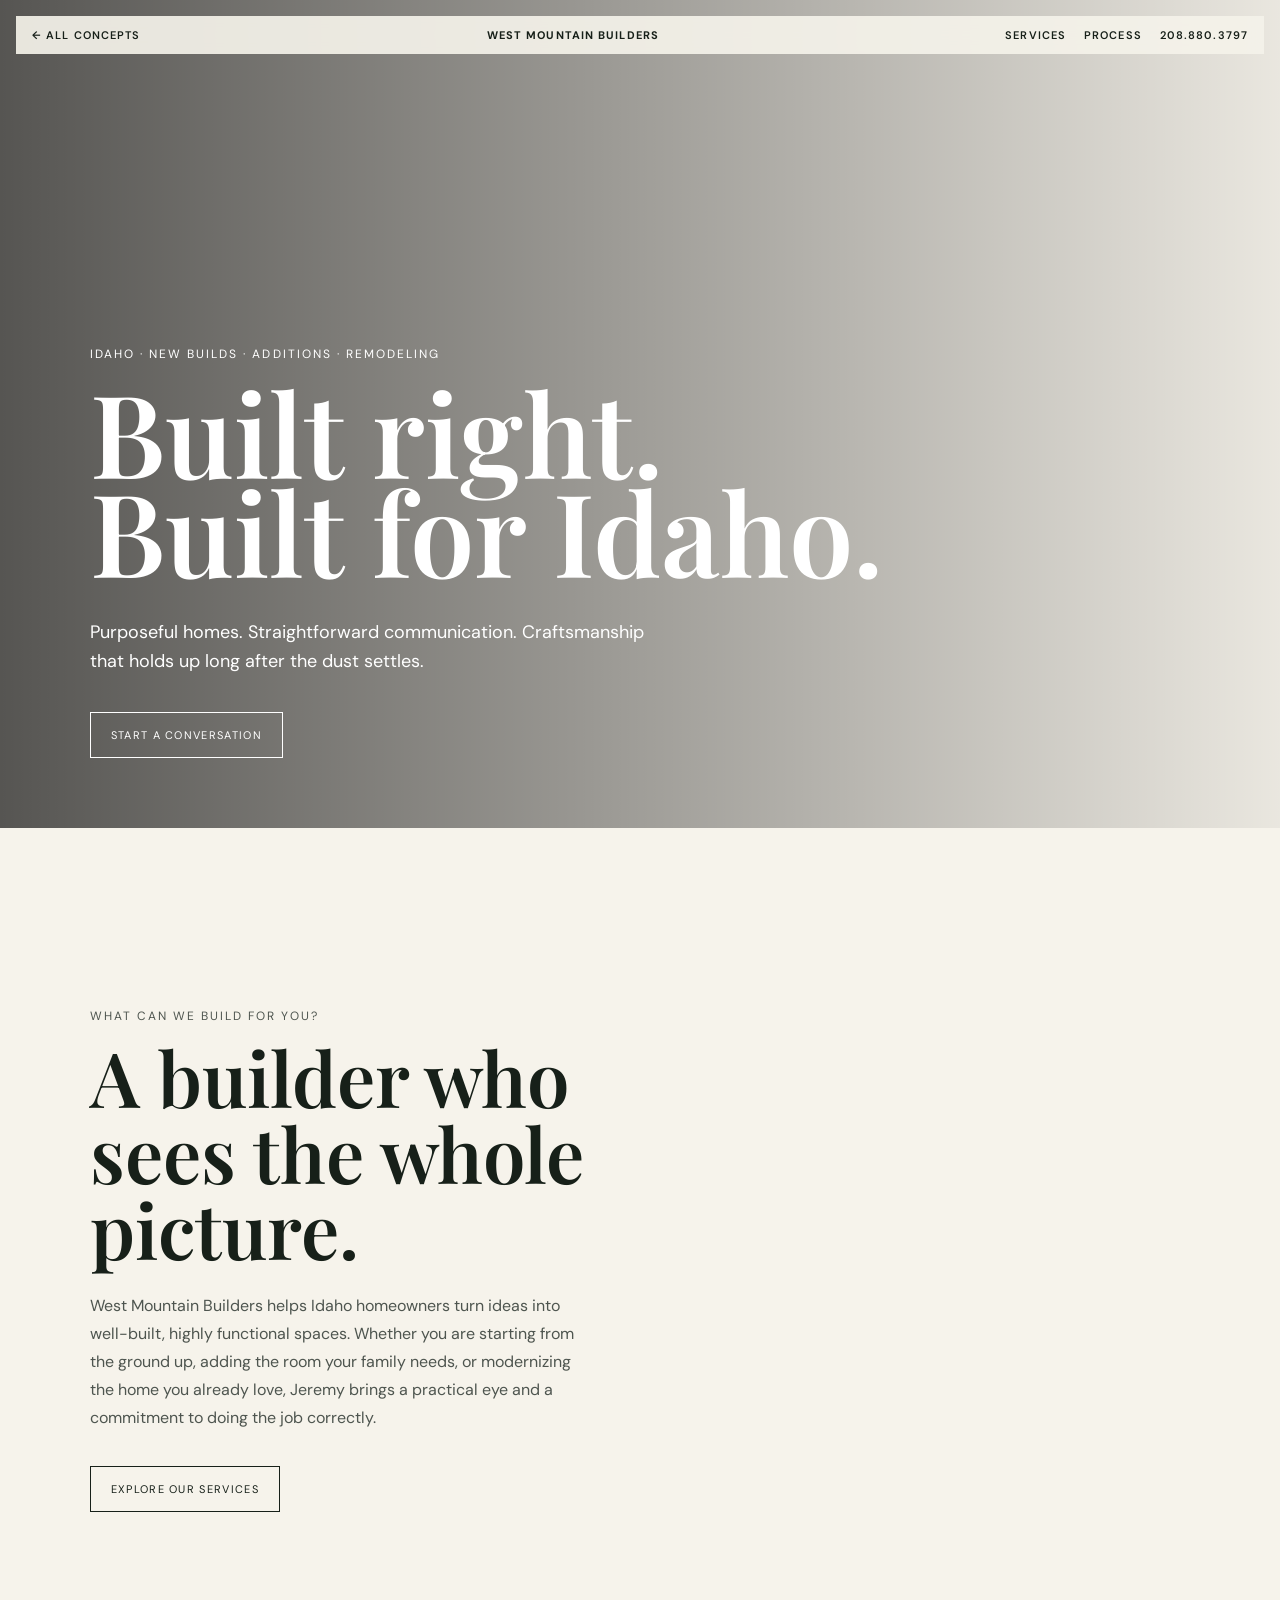
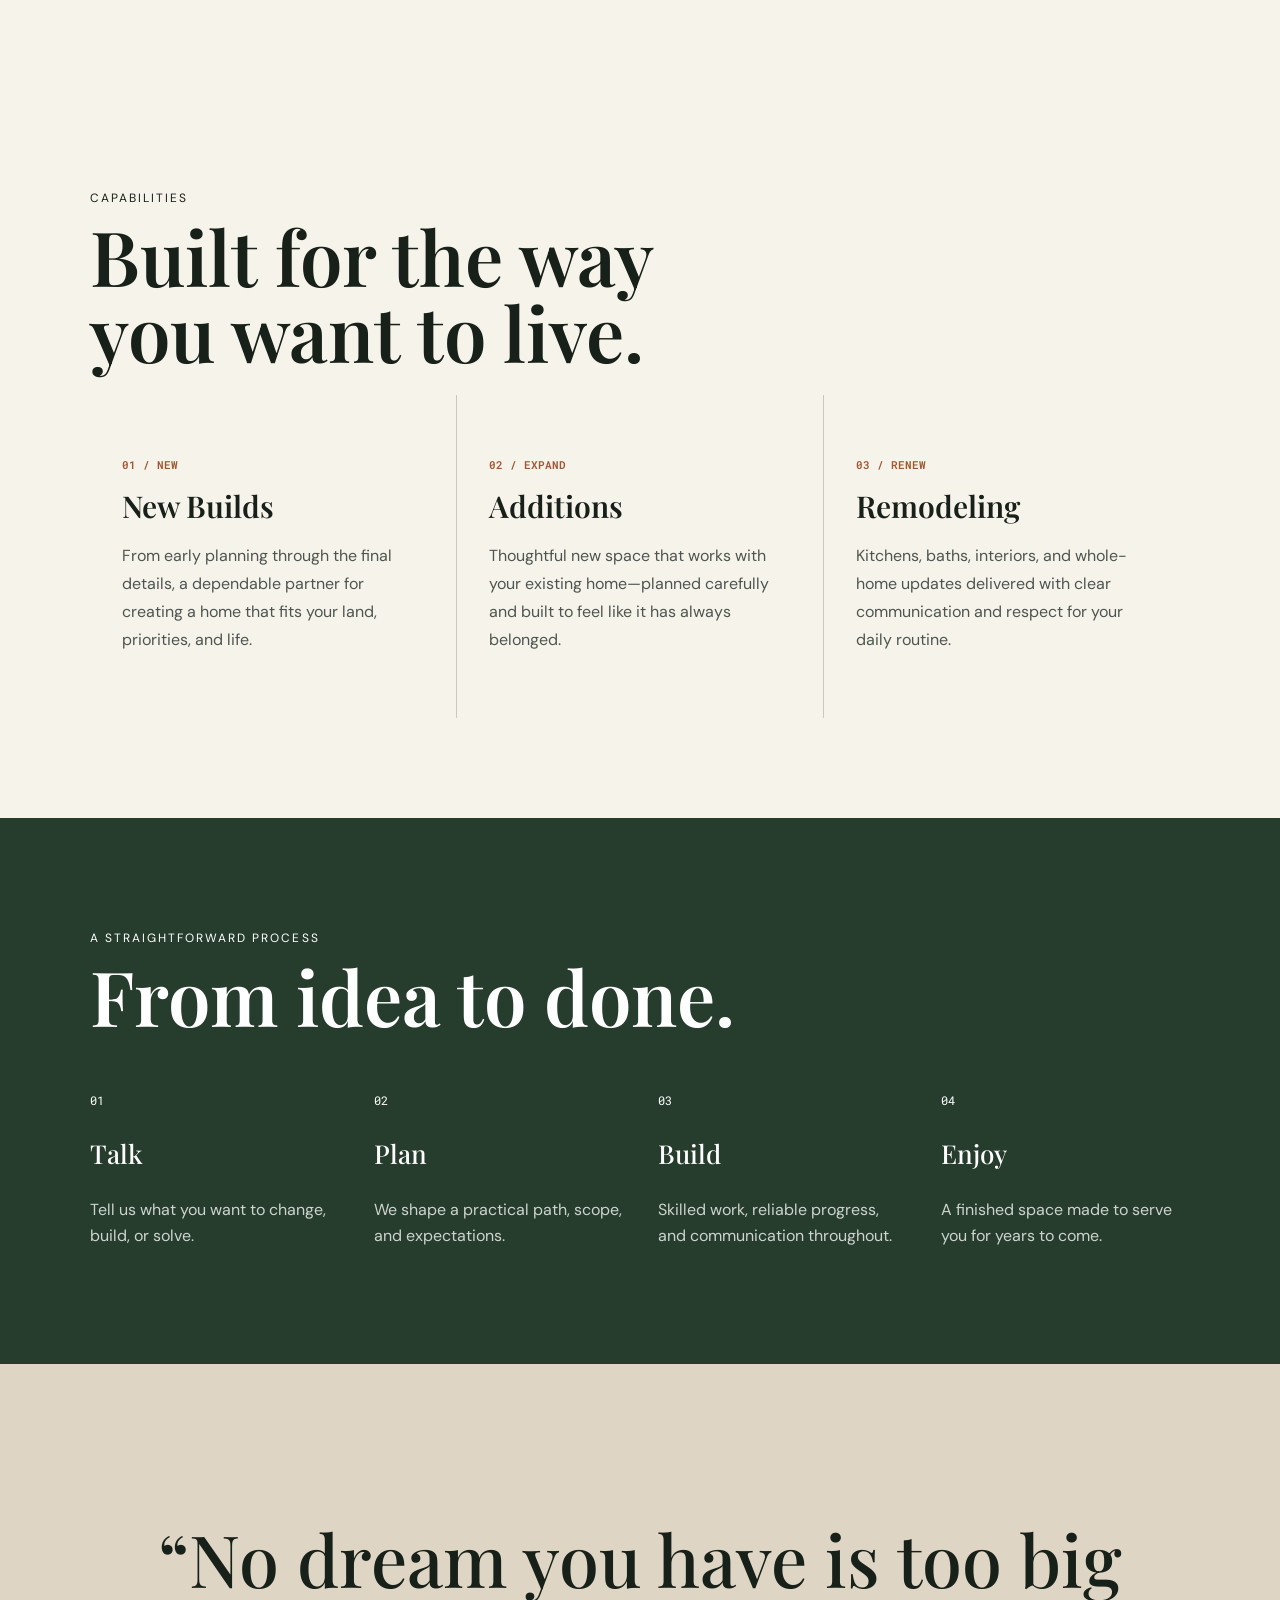
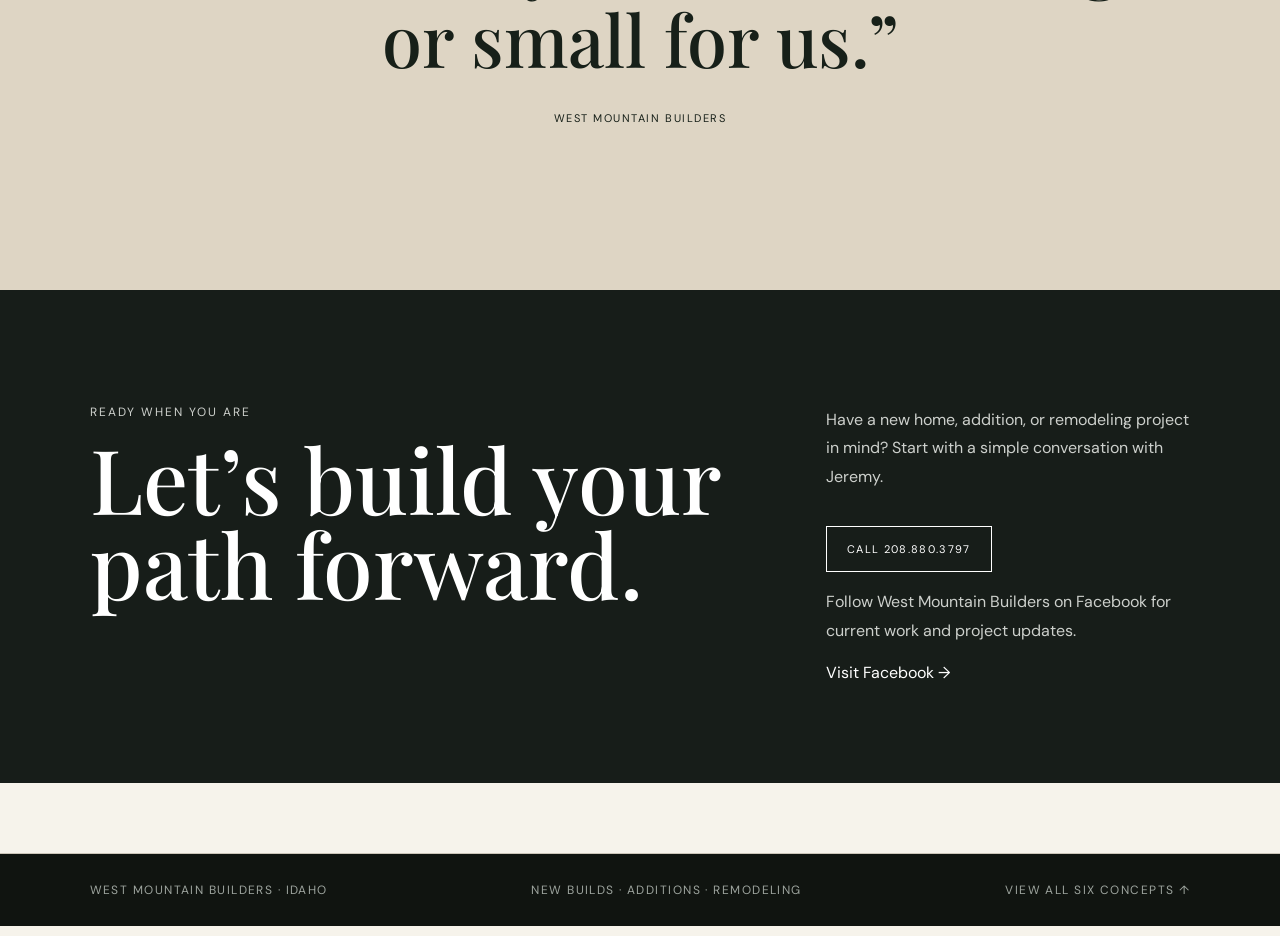
==== concepts/01-ridgeline.html @ da820bcb "Add West Mountain Builders website concepts" ====
<!doctype html><html><head><meta charset="utf-8"><meta name="viewport" content="width=device-width,initial-scale=1"><meta name="description" content="West Mountain Builders — new builds, additions and remodeling in Idaho."><title>West Mountain Builders — Ridgeline Modern</title><link rel="stylesheet" href="concepts.css"></head><body class="concept ridgeline">
<header class="topbar"><a href="../index.html">← All concepts</a><strong>West Mountain Builders</strong><nav><a href="#work">Services</a><a href="#process">Process</a><a data-phone>208.880.3797</a></nav></header>
<main><section class="hero"><div class="eyebrow">Idaho · New Builds · Additions · Remodeling</div><h1>Built right.<br>Built for Idaho.</h1><p>Purposeful homes. Straightforward communication. Craftsmanship that holds up long after the dust settles.</p><div><a class="button" data-phone>Start a conversation</a></div></section>
<section class="section split"><div><p class="eyebrow">What can we build for you?</p><h2>A builder who sees the whole picture.</h2><p>West Mountain Builders helps Idaho homeowners turn ideas into well-built, highly functional spaces. Whether you are starting from the ground up, adding the room your family needs, or modernizing the home you already love, Jeremy brings a practical eye and a commitment to doing the job correctly.</p><a class="button" href="#work">Explore our services</a></div><div class="image-tall" role="img" aria-label="Beautifully remodeled home interior"></div></section>
<section class="section" id="work"><p class="eyebrow">Capabilities</p><h2 class="section-title">Built for the way<br>you want to live.</h2><div class="services"><article class="service"><span>01 / NEW</span><b>New Builds</b><p>From early planning through the final details, a dependable partner for creating a home that fits your land, priorities, and life.</p></article><article class="service"><span>02 / EXPAND</span><b>Additions</b><p>Thoughtful new space that works with your existing home—planned carefully and built to feel like it has always belonged.</p></article><article class="service"><span>03 / RENEW</span><b>Remodeling</b><p>Kitchens, baths, interiors, and whole-home updates delivered with clear communication and respect for your daily routine.</p></article></div></section>
<section class="section process" id="process"><p class="eyebrow">A straightforward process</p><h2 class="section-title">From idea to done.</h2><div class="steps"><article class="step"><i>01</i><h3>Talk</h3><p>Tell us what you want to change, build, or solve.</p></article><article class="step"><i>02</i><h3>Plan</h3><p>We shape a practical path, scope, and expectations.</p></article><article class="step"><i>03</i><h3>Build</h3><p>Skilled work, reliable progress, and communication throughout.</p></article><article class="step"><i>04</i><h3>Enjoy</h3><p>A finished space made to serve you for years to come.</p></article></div></section>
<section class="quote"><blockquote>“No dream you have is too big or small for us.”</blockquote><p>West Mountain Builders</p></section>
<section class="section contact"><div><p class="eyebrow">Ready when you are</p><h2>Let’s build your path forward.</h2></div><div><p>Have a new home, addition, or remodeling project in mind? Start with a simple conversation with Jeremy.</p><a class="button" data-phone>Call 208.880.3797</a><p>Follow West Mountain Builders on Facebook for current work and project updates.</p><a href="https://www.facebook.com/profile.php?id=61558865745033">Visit Facebook →</a></div></section></main>
<footer class="concept-footer"><span>West Mountain Builders · Idaho</span><span>New Builds · Additions · Remodeling</span><a href="../index.html">View all six concepts ↑</a></footer><script src="template.js"></script></body></html>
---- concepts/concepts.css ----
@import url('../styles.css');:root{--photo1:url('https://images.unsplash.com/photo-1600585154340-be6161a56a0c?auto=format&fit=crop&w=1800&q=88');--photo2:url('https://images.unsplash.com/photo-1484154218962-a197022b5858?auto=format&fit=crop&w=1400&q=85');--photo3:url('https://images.unsplash.com/photo-1541888946425-d81bb19240f5?auto=format&fit=crop&w=1400&q=85')}.concept{background:#f6f3eb}.topbar{position:fixed;z-index:20;top:16px;left:16px;right:16px;display:flex;justify-content:space-between;align-items:center;padding:12px 16px;background:rgba(245,242,234,.92);backdrop-filter:blur(10px);font:600 11px DM Sans;letter-spacing:.1em;text-transform:uppercase}.topbar nav{display:flex;gap:18px}.topbar a:hover{opacity:.6}.hero{min-height:92vh;padding:120px 7vw 70px;display:flex;flex-direction:column;justify-content:flex-end;background-image:linear-gradient(90deg,rgba(0,0,0,.65),rgba(0,0,0,.05)),var(--photo1);background-size:cover;background-position:center;color:white}.eyebrow{text-transform:uppercase;letter-spacing:.17em;font-size:12px}.hero h1{font:600 clamp(54px,9vw,128px)/.86 Playfair Display;margin:20px 0;max-width:1050px}.hero p{font-size:18px;line-height:1.6;max-width:580px}.button{display:inline-block;margin-top:18px;border:1px solid currentColor;padding:15px 20px;text-transform:uppercase;letter-spacing:.12em;font-size:11px}.section{padding:100px 7vw}.split{display:grid;grid-template-columns:1fr 1fr;gap:8vw;align-items:center}.split h2,.section-title{font:600 clamp(38px,6vw,76px)/1 Playfair Display;margin:0 0 25px}.split p,.service p{line-height:1.75;color:#4e554f}.image-tall{height:650px;background:var(--photo2) center/cover}.services{display:grid;grid-template-columns:repeat(3,1fr);gap:1px;background:#c9c9c0}.service{padding:48px 32px;background:#f6f3eb}.service b{font:600 30px Playfair Display}.service span{display:block;margin:14px 0;color:#a05834;font:600 11px Roboto Mono}.process{background:#263d2d;color:white}.steps{display:grid;grid-template-columns:repeat(4,1fr);gap:35px;margin-top:55px}.step i{font:400 12px Roboto Mono}.step h3{font:500 26px Playfair Display}.step p{color:#cdd4ce;line-height:1.6}.quote{padding:12vw 10vw;text-align:center;background:#ded5c4}.quote blockquote{font:500 clamp(34px,6vw,72px)/1.12 Playfair Display;margin:0 auto;max-width:1100px}.quote p{margin-top:32px;text-transform:uppercase;letter-spacing:.14em;font-size:11px}.contact{background:#171d19;color:white;display:grid;grid-template-columns:1.3fr .7fr;gap:60px}.contact h2{font:500 clamp(48px,7vw,96px)/.95 Playfair Display;margin:0}.contact p{line-height:1.8;color:#cdd0cc}.concept-footer{padding:28px 7vw;background:#101410;color:#9da49e;display:flex;justify-content:space-between;font-size:12px}
/* distinct directions */.homestead{--photo1:url('https://images.unsplash.com/photo-1564013799919-ab600027ffc6?auto=format&fit=crop&w=1800&q=88');--photo2:url('https://images.unsplash.com/photo-1600607687939-ce8a6c25118c?auto=format&fit=crop&w=1400&q=85');background:#fbf4e6}.homestead .hero{min-height:80vh;margin:90px 4vw 0;border-radius:180px 180px 0 0;align-items:center;text-align:center;background-image:linear-gradient(rgba(32,28,20,.18),rgba(32,28,20,.62)),var(--photo1)}.homestead .hero h1{font-style:italic}.homestead .service{background:#fbf4e6}.homestead .process{background:#7d3f2a}.homestead .mark{border-radius:50%}
.blueprint{font-family:Roboto Mono;background:#e8eef0;color:#193247}.blueprint .topbar{background:#193247;color:white}.blueprint .hero{background:#193247;background-image:linear-gradient(rgba(18,46,69,.55),rgba(18,46,69,.88)),var(--photo3);background-blend-mode:multiply}.blueprint .hero h1,.blueprint .split h2,.blueprint .section-title,.blueprint .service b,.blueprint .quote blockquote,.blueprint .contact h2{font-family:Manrope,sans-serif;font-weight:800;letter-spacing:-.04em}.blueprint .service{background:#e8eef0}.blueprint .services{background:#8fa8b8}.blueprint .process{background:#f4a32e;color:#193247}.blueprint .step p{color:#193247}.blueprint .quote{background:#d8e4e9}.blueprint .image-tall{background-image:linear-gradient(rgba(25,50,71,.15),rgba(25,50,71,.15)),var(--photo2)}
.fieldnotes{--photo1:url('https://images.unsplash.com/photo-1541888946425-d81bb19240f5?auto=format&fit=crop&w=1800&q=88');background:#e8e0d1}.fieldnotes .hero{margin:0 0 0 34vw;min-height:100vh;padding-left:8vw;background-image:linear-gradient(rgba(0,0,0,.05),rgba(0,0,0,.68)),var(--photo1)}.fieldnotes .hero:before{content:'WEST\A MOUNTAIN\A BUILDERS';white-space:pre;position:absolute;left:5vw;top:180px;color:#182018;font:600 7vw/.85 Playfair Display}.fieldnotes .service{background:#e8e0d1;border-top:1px solid #918b7f}.fieldnotes .process{background:#28261f}.fieldnotes .quote{text-align:left;background:#c9b99e}.fieldnotes .quote blockquote{margin:0}
.highcountry{--photo1:url('https://images.unsplash.com/photo-1600047509807-ba8f99d2cdde?auto=format&fit=crop&w=1800&q=88');--photo2:url('https://images.unsplash.com/photo-1600607688969-a5bfcd646154?auto=format&fit=crop&w=1400&q=85');background:#111;color:#eee}.highcountry .topbar{background:rgba(16,16,16,.9);color:#eee}.highcountry .hero{min-height:100vh;background-image:linear-gradient(90deg,rgba(0,0,0,.85),rgba(0,0,0,.15)),var(--photo1)}.highcountry .hero h1{font-family:Manrope;font-weight:800;text-transform:uppercase;letter-spacing:-.06em}.highcountry .section{background:#151515}.highcountry .split p,.highcountry .service p{color:#aaa}.highcountry .services{background:#353535}.highcountry .service{background:#151515}.highcountry .process{background:#ad4d2a}.highcountry .quote{background:#262626;color:white}.highcountry .contact{background:#080808}
.clearpath{--photo1:url('https://images.unsplash.com/photo-1484154218962-a197022b5858?auto=format&fit=crop&w=1800&q=88');background:white;color:#202b34}.clearpath .topbar{background:white;box-shadow:0 8px 30px rgba(0,0,0,.06)}.clearpath .hero{margin-top:78px;min-height:76vh;width:72%;background-image:linear-gradient(90deg,rgba(0,0,0,.55),rgba(0,0,0,.05)),var(--photo1)}.clearpath .hero h1,.clearpath .split h2,.clearpath .section-title,.clearpath .service b,.clearpath .quote blockquote,.clearpath .contact h2{font-family:Manrope;font-weight:800;letter-spacing:-.04em}.clearpath .hero:after{content:'New Builds • Additions • Remodeling';position:absolute;right:2.5vw;top:45%;transform:rotate(90deg);transform-origin:right;font:600 12px Roboto Mono;color:#243b50;letter-spacing:.12em}.clearpath .service{background:white}.clearpath .process{background:#e7f0f3;color:#203443}.clearpath .step p{color:#50616c}.clearpath .quote{background:#f1b44c}.clearpath .contact{background:#203443}
@media(max-width:760px){.topbar nav a:not(:first-child){display:none}.hero,.homestead .hero,.fieldnotes .hero,.clearpath .hero{margin:72px 0 0;width:100%;min-height:78vh;padding:110px 24px 45px}.fieldnotes .hero:before,.clearpath .hero:after{display:none}.split,.contact{grid-template-columns:1fr}.section{padding:70px 24px}.image-tall{height:430px}.services,.steps{grid-template-columns:1fr}.quote{padding:90px 24px}.concept-footer{gap:18px;flex-wrap:wrap}}
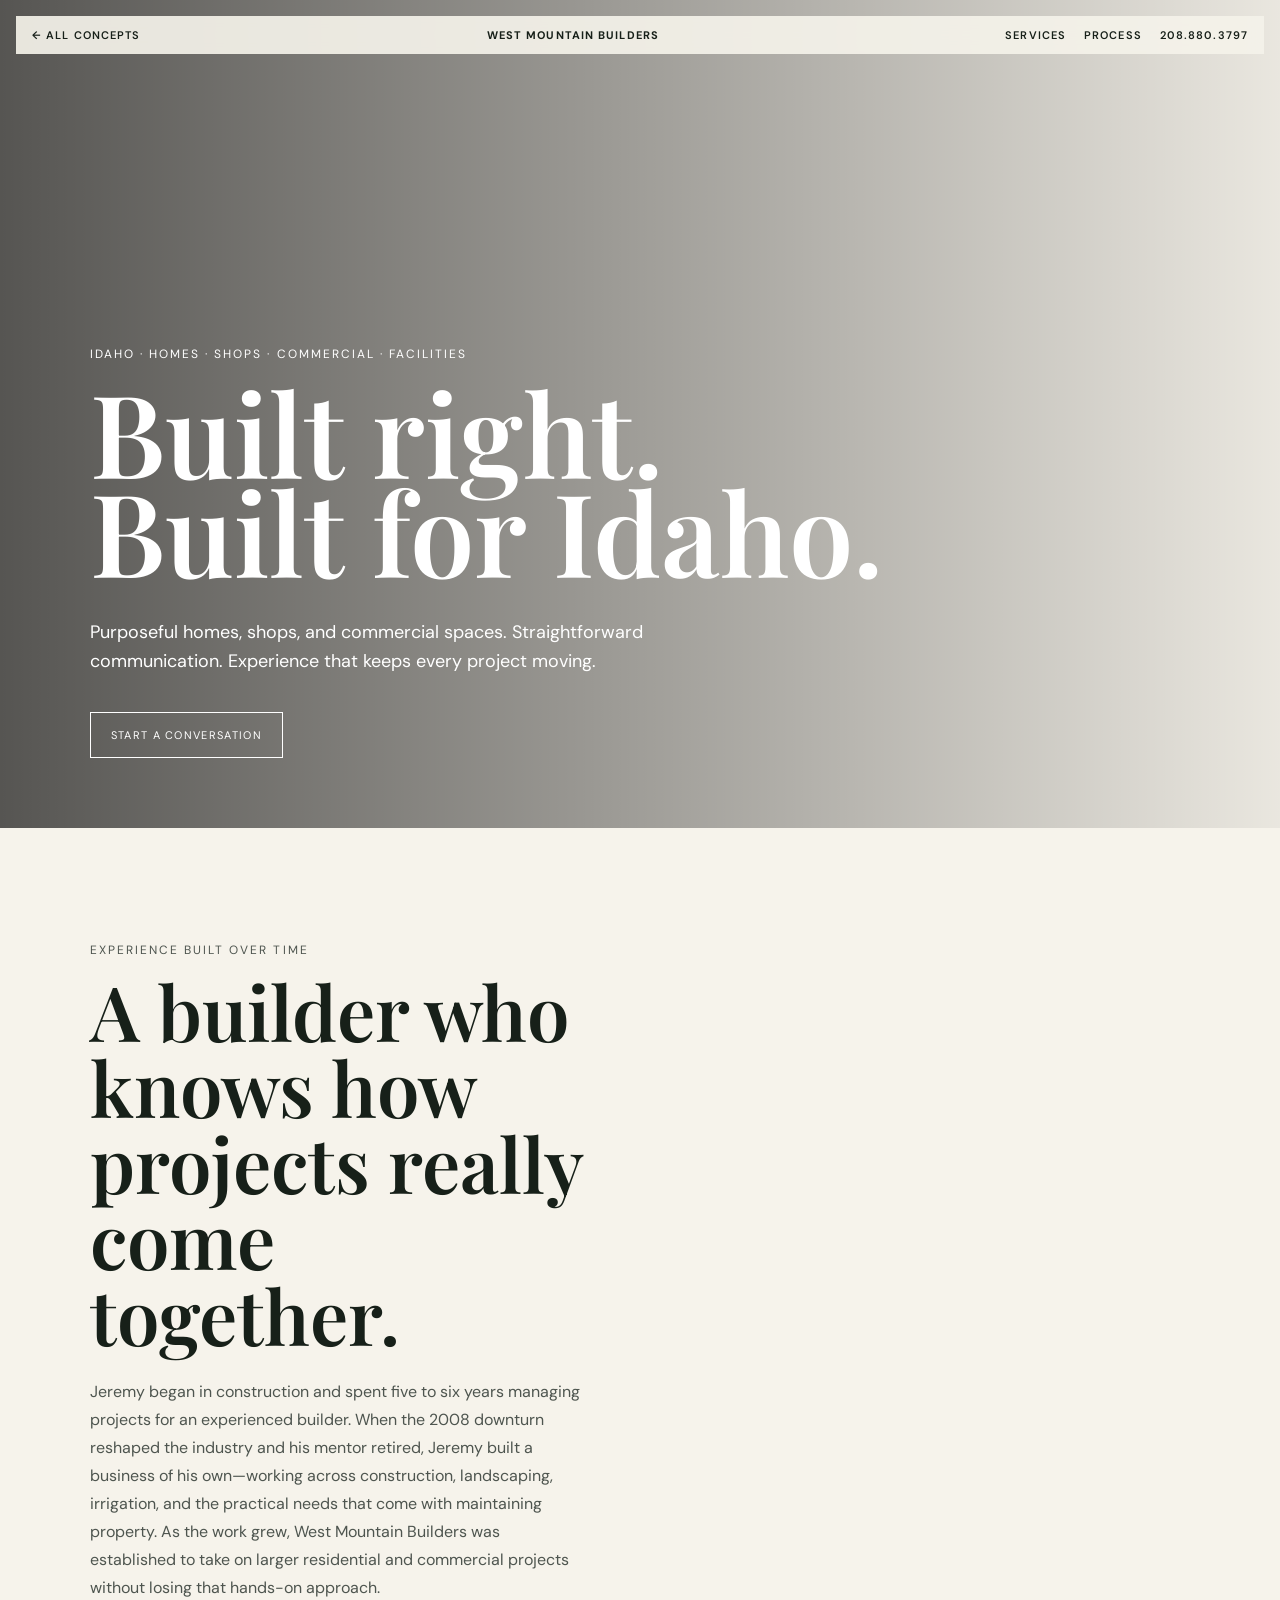
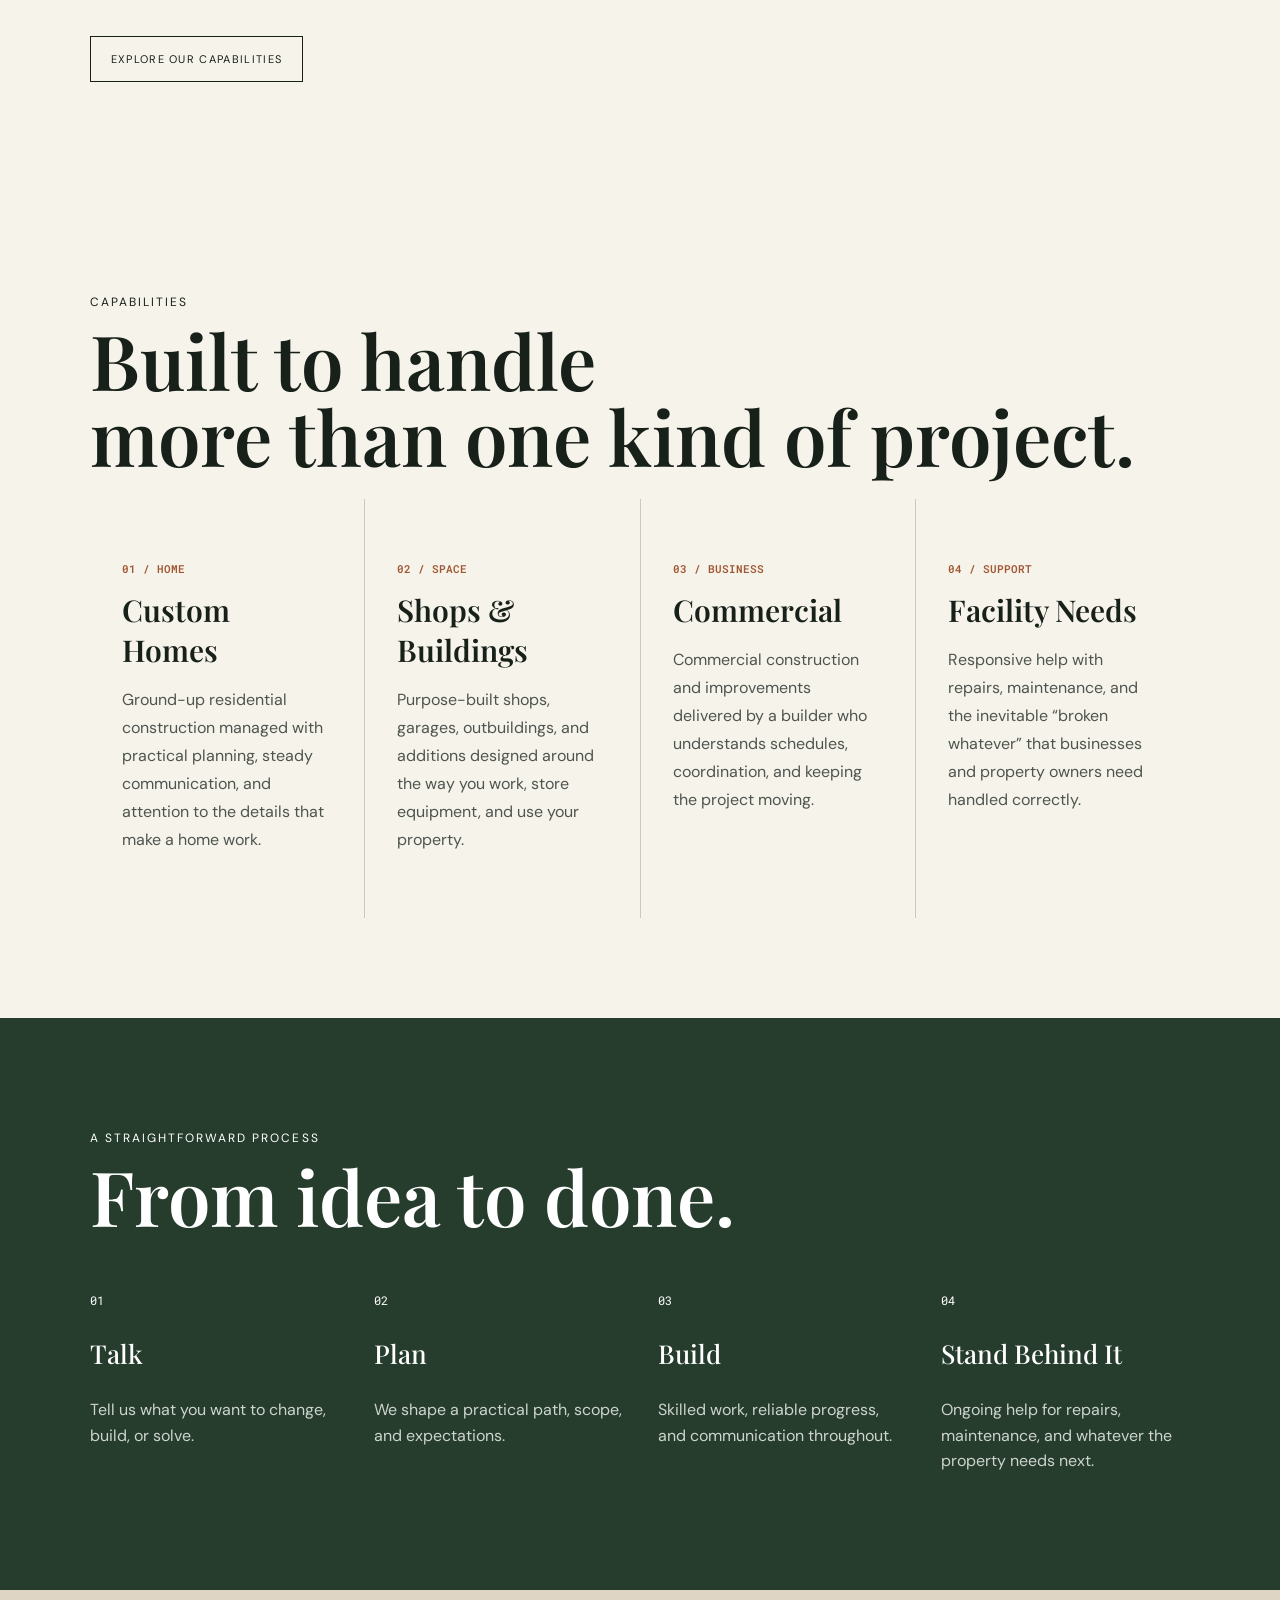
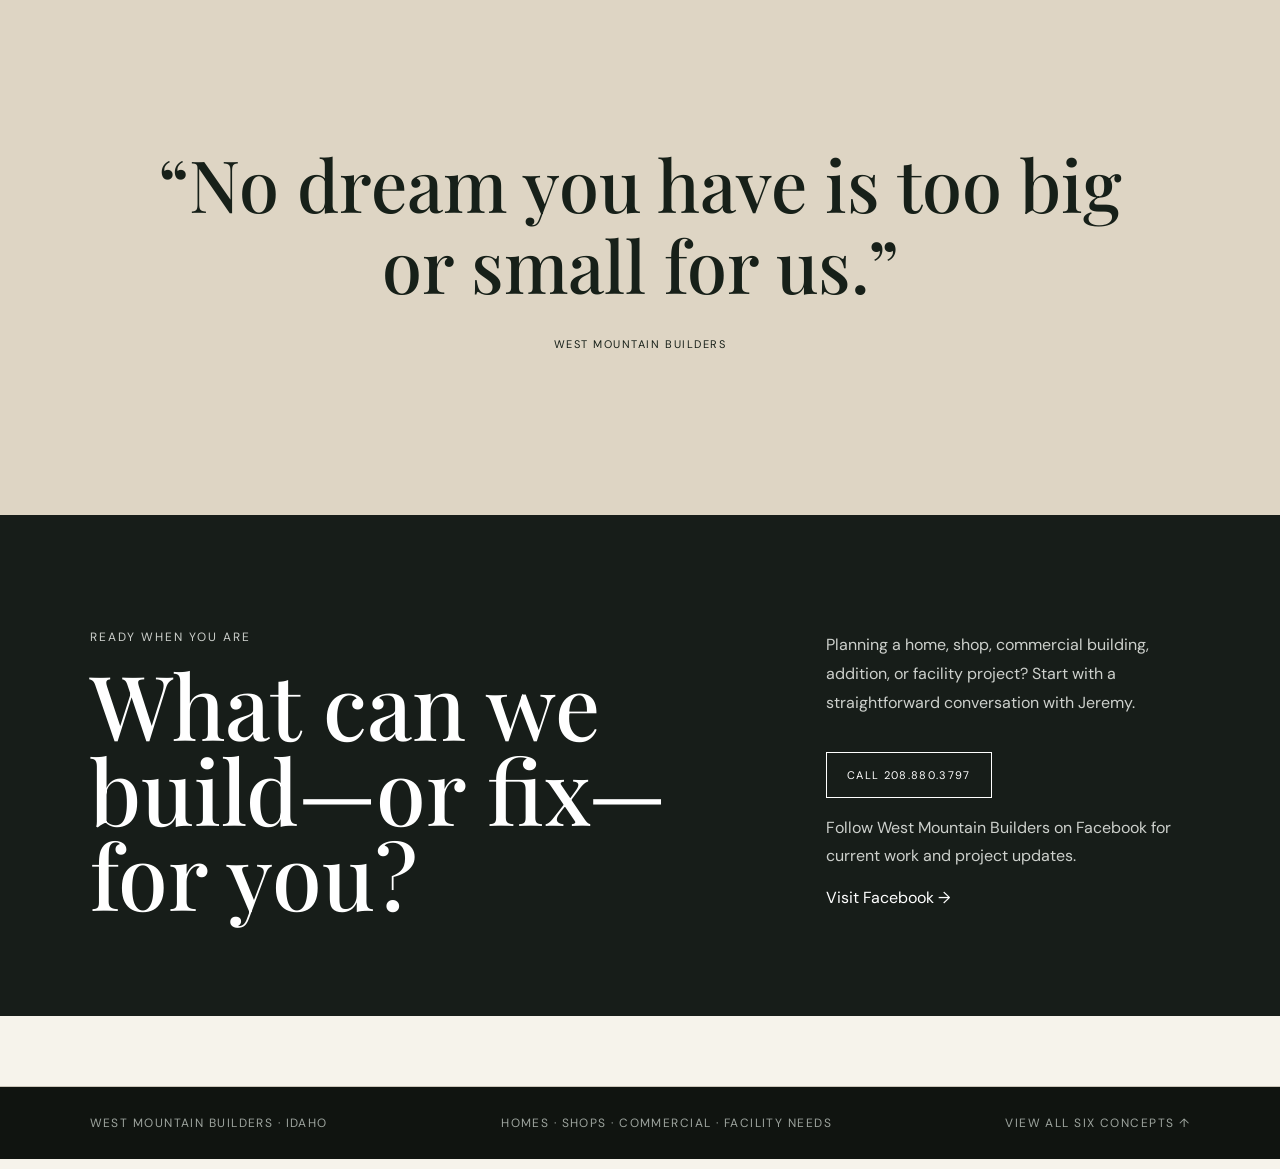
==== commit 0c92b832: "Incorporate Jeremy's history and broader construction services" ====
--- a/concepts/01-ridgeline.html
+++ b/concepts/01-ridgeline.html
@@ -1,9 +1,9 @@
-<!doctype html><html><head><meta charset="utf-8"><meta name="viewport" content="width=device-width,initial-scale=1"><meta name="description" content="West Mountain Builders — new builds, additions and remodeling in Idaho."><title>West Mountain Builders — Ridgeline Modern</title><link rel="stylesheet" href="concepts.css"></head><body class="concept ridgeline">
+<!doctype html><html><head><meta charset="utf-8"><meta name="viewport" content="width=device-width,initial-scale=1"><meta name="description" content="West Mountain Builders — homes, shops, commercial construction, additions, and facility services in Idaho."><title>West Mountain Builders — Ridgeline Modern</title><link rel="stylesheet" href="concepts.css"></head><body class="concept ridgeline">
 <header class="topbar"><a href="../index.html">← All concepts</a><strong>West Mountain Builders</strong><nav><a href="#work">Services</a><a href="#process">Process</a><a data-phone>208.880.3797</a></nav></header>
-<main><section class="hero"><div class="eyebrow">Idaho · New Builds · Additions · Remodeling</div><h1>Built right.<br>Built for Idaho.</h1><p>Purposeful homes. Straightforward communication. Craftsmanship that holds up long after the dust settles.</p><div><a class="button" data-phone>Start a conversation</a></div></section>
-<section class="section split"><div><p class="eyebrow">What can we build for you?</p><h2>A builder who sees the whole picture.</h2><p>West Mountain Builders helps Idaho homeowners turn ideas into well-built, highly functional spaces. Whether you are starting from the ground up, adding the room your family needs, or modernizing the home you already love, Jeremy brings a practical eye and a commitment to doing the job correctly.</p><a class="button" href="#work">Explore our services</a></div><div class="image-tall" role="img" aria-label="Beautifully remodeled home interior"></div></section>
-<section class="section" id="work"><p class="eyebrow">Capabilities</p><h2 class="section-title">Built for the way<br>you want to live.</h2><div class="services"><article class="service"><span>01 / NEW</span><b>New Builds</b><p>From early planning through the final details, a dependable partner for creating a home that fits your land, priorities, and life.</p></article><article class="service"><span>02 / EXPAND</span><b>Additions</b><p>Thoughtful new space that works with your existing home—planned carefully and built to feel like it has always belonged.</p></article><article class="service"><span>03 / RENEW</span><b>Remodeling</b><p>Kitchens, baths, interiors, and whole-home updates delivered with clear communication and respect for your daily routine.</p></article></div></section>
-<section class="section process" id="process"><p class="eyebrow">A straightforward process</p><h2 class="section-title">From idea to done.</h2><div class="steps"><article class="step"><i>01</i><h3>Talk</h3><p>Tell us what you want to change, build, or solve.</p></article><article class="step"><i>02</i><h3>Plan</h3><p>We shape a practical path, scope, and expectations.</p></article><article class="step"><i>03</i><h3>Build</h3><p>Skilled work, reliable progress, and communication throughout.</p></article><article class="step"><i>04</i><h3>Enjoy</h3><p>A finished space made to serve you for years to come.</p></article></div></section>
+<main><section class="hero"><div class="eyebrow">Idaho · Homes · Shops · Commercial · Facilities</div><h1>Built right.<br>Built for Idaho.</h1><p>Purposeful homes, shops, and commercial spaces. Straightforward communication. Experience that keeps every project moving.</p><div><a class="button" data-phone>Start a conversation</a></div></section>
+<section class="section split"><div><p class="eyebrow">Experience built over time</p><h2>A builder who knows how projects really come together.</h2><p>Jeremy began in construction and spent five to six years managing projects for an experienced builder. When the 2008 downturn reshaped the industry and his mentor retired, Jeremy built a business of his own—working across construction, landscaping, irrigation, and the practical needs that come with maintaining property. As the work grew, West Mountain Builders was established to take on larger residential and commercial projects without losing that hands-on approach.</p><a class="button" href="#work">Explore our capabilities</a></div><div class="image-tall" role="img" aria-label="Well-built residential interior"></div></section>
+<section class="section" id="work"><p class="eyebrow">Capabilities</p><h2 class="section-title">Built to handle<br>more than one kind of project.</h2><div class="services"><article class="service"><span>01 / HOME</span><b>Custom Homes</b><p>Ground-up residential construction managed with practical planning, steady communication, and attention to the details that make a home work.</p></article><article class="service"><span>02 / SPACE</span><b>Shops &amp; Buildings</b><p>Purpose-built shops, garages, outbuildings, and additions designed around the way you work, store equipment, and use your property.</p></article><article class="service"><span>03 / BUSINESS</span><b>Commercial</b><p>Commercial construction and improvements delivered by a builder who understands schedules, coordination, and keeping the project moving.</p></article><article class="service"><span>04 / SUPPORT</span><b>Facility Needs</b><p>Responsive help with repairs, maintenance, and the inevitable “broken whatever” that businesses and property owners need handled correctly.</p></article></div></section>
+<section class="section process" id="process"><p class="eyebrow">A straightforward process</p><h2 class="section-title">From idea to done.</h2><div class="steps"><article class="step"><i>01</i><h3>Talk</h3><p>Tell us what you want to change, build, or solve.</p></article><article class="step"><i>02</i><h3>Plan</h3><p>We shape a practical path, scope, and expectations.</p></article><article class="step"><i>03</i><h3>Build</h3><p>Skilled work, reliable progress, and communication throughout.</p></article><article class="step"><i>04</i><h3>Stand Behind It</h3><p>Ongoing help for repairs, maintenance, and whatever the property needs next.</p></article></div></section>
 <section class="quote"><blockquote>“No dream you have is too big or small for us.”</blockquote><p>West Mountain Builders</p></section>
-<section class="section contact"><div><p class="eyebrow">Ready when you are</p><h2>Let’s build your path forward.</h2></div><div><p>Have a new home, addition, or remodeling project in mind? Start with a simple conversation with Jeremy.</p><a class="button" data-phone>Call 208.880.3797</a><p>Follow West Mountain Builders on Facebook for current work and project updates.</p><a href="https://www.facebook.com/profile.php?id=61558865745033">Visit Facebook →</a></div></section></main>
-<footer class="concept-footer"><span>West Mountain Builders · Idaho</span><span>New Builds · Additions · Remodeling</span><a href="../index.html">View all six concepts ↑</a></footer><script src="template.js"></script></body></html>
+<section class="section contact"><div><p class="eyebrow">Ready when you are</p><h2>What can we build—or fix—for you?</h2></div><div><p>Planning a home, shop, commercial building, addition, or facility project? Start with a straightforward conversation with Jeremy.</p><a class="button" data-phone>Call 208.880.3797</a><p>Follow West Mountain Builders on Facebook for current work and project updates.</p><a href="https://www.facebook.com/profile.php?id=61558865745033">Visit Facebook →</a></div></section></main>
+<footer class="concept-footer"><span>West Mountain Builders · Idaho</span><span>Homes · Shops · Commercial · Facility Needs</span><a href="../index.html">View all six concepts ↑</a></footer><script src="template.js"></script></body></html>
--- a/concepts/concepts.css
+++ b/concepts/concepts.css
@@ -1,7 +1,8 @@
-@import url('../styles.css');:root{--photo1:url('https://images.unsplash.com/photo-1600585154340-be6161a56a0c?auto=format&fit=crop&w=1800&q=88');--photo2:url('https://images.unsplash.com/photo-1484154218962-a197022b5858?auto=format&fit=crop&w=1400&q=85');--photo3:url('https://images.unsplash.com/photo-1541888946425-d81bb19240f5?auto=format&fit=crop&w=1400&q=85')}.concept{background:#f6f3eb}.topbar{position:fixed;z-index:20;top:16px;left:16px;right:16px;display:flex;justify-content:space-between;align-items:center;padding:12px 16px;background:rgba(245,242,234,.92);backdrop-filter:blur(10px);font:600 11px DM Sans;letter-spacing:.1em;text-transform:uppercase}.topbar nav{display:flex;gap:18px}.topbar a:hover{opacity:.6}.hero{min-height:92vh;padding:120px 7vw 70px;display:flex;flex-direction:column;justify-content:flex-end;background-image:linear-gradient(90deg,rgba(0,0,0,.65),rgba(0,0,0,.05)),var(--photo1);background-size:cover;background-position:center;color:white}.eyebrow{text-transform:uppercase;letter-spacing:.17em;font-size:12px}.hero h1{font:600 clamp(54px,9vw,128px)/.86 Playfair Display;margin:20px 0;max-width:1050px}.hero p{font-size:18px;line-height:1.6;max-width:580px}.button{display:inline-block;margin-top:18px;border:1px solid currentColor;padding:15px 20px;text-transform:uppercase;letter-spacing:.12em;font-size:11px}.section{padding:100px 7vw}.split{display:grid;grid-template-columns:1fr 1fr;gap:8vw;align-items:center}.split h2,.section-title{font:600 clamp(38px,6vw,76px)/1 Playfair Display;margin:0 0 25px}.split p,.service p{line-height:1.75;color:#4e554f}.image-tall{height:650px;background:var(--photo2) center/cover}.services{display:grid;grid-template-columns:repeat(3,1fr);gap:1px;background:#c9c9c0}.service{padding:48px 32px;background:#f6f3eb}.service b{font:600 30px Playfair Display}.service span{display:block;margin:14px 0;color:#a05834;font:600 11px Roboto Mono}.process{background:#263d2d;color:white}.steps{display:grid;grid-template-columns:repeat(4,1fr);gap:35px;margin-top:55px}.step i{font:400 12px Roboto Mono}.step h3{font:500 26px Playfair Display}.step p{color:#cdd4ce;line-height:1.6}.quote{padding:12vw 10vw;text-align:center;background:#ded5c4}.quote blockquote{font:500 clamp(34px,6vw,72px)/1.12 Playfair Display;margin:0 auto;max-width:1100px}.quote p{margin-top:32px;text-transform:uppercase;letter-spacing:.14em;font-size:11px}.contact{background:#171d19;color:white;display:grid;grid-template-columns:1.3fr .7fr;gap:60px}.contact h2{font:500 clamp(48px,7vw,96px)/.95 Playfair Display;margin:0}.contact p{line-height:1.8;color:#cdd0cc}.concept-footer{padding:28px 7vw;background:#101410;color:#9da49e;display:flex;justify-content:space-between;font-size:12px}
-/* distinct directions */.homestead{--photo1:url('https://images.unsplash.com/photo-1564013799919-ab600027ffc6?auto=format&fit=crop&w=1800&q=88');--photo2:url('https://images.unsplash.com/photo-1600607687939-ce8a6c25118c?auto=format&fit=crop&w=1400&q=85');background:#fbf4e6}.homestead .hero{min-height:80vh;margin:90px 4vw 0;border-radius:180px 180px 0 0;align-items:center;text-align:center;background-image:linear-gradient(rgba(32,28,20,.18),rgba(32,28,20,.62)),var(--photo1)}.homestead .hero h1{font-style:italic}.homestead .service{background:#fbf4e6}.homestead .process{background:#7d3f2a}.homestead .mark{border-radius:50%}
+@import url('../styles.css');:root{--photo1:url('https://images.unsplash.com/photo-1600047509807-ba8f99d2cdde?auto=format&fit=crop&w=1800&q=88');--photo2:url('https://images.unsplash.com/photo-1484154218962-a197022b5858?auto=format&fit=crop&w=1400&q=85');--photo3:url('https://images.unsplash.com/photo-1541888946425-d81bb19240f5?auto=format&fit=crop&w=1400&q=85')}.concept{background:#f6f3eb}.topbar{position:fixed;z-index:20;top:16px;left:16px;right:16px;display:flex;justify-content:space-between;align-items:center;padding:12px 16px;background:rgba(245,242,234,.92);backdrop-filter:blur(10px);font:600 11px DM Sans;letter-spacing:.1em;text-transform:uppercase}.topbar nav{display:flex;gap:18px}.topbar a:hover{opacity:.6}.hero{min-height:92vh;padding:120px 7vw 70px;display:flex;flex-direction:column;justify-content:flex-end;background-image:linear-gradient(90deg,rgba(0,0,0,.65),rgba(0,0,0,.05)),var(--photo1);background-size:cover;background-position:center;color:white}.eyebrow{text-transform:uppercase;letter-spacing:.17em;font-size:12px}.hero h1{font:600 clamp(54px,9vw,128px)/.86 Playfair Display;margin:20px 0;max-width:1050px}.hero p{font-size:18px;line-height:1.6;max-width:580px}.button{display:inline-block;margin-top:18px;border:1px solid currentColor;padding:15px 20px;text-transform:uppercase;letter-spacing:.12em;font-size:11px}.section{padding:100px 7vw}.split{display:grid;grid-template-columns:1fr 1fr;gap:8vw;align-items:center}.split h2,.section-title{font:600 clamp(38px,6vw,76px)/1 Playfair Display;margin:0 0 25px}.split p,.service p{line-height:1.75;color:#4e554f}.image-tall{height:650px;background:var(--photo2) center/cover}.services{display:grid;grid-template-columns:repeat(4,1fr);gap:1px;background:#c9c9c0}.service{padding:48px 32px;background:#f6f3eb}.service b{font:600 30px Playfair Display}.service span{display:block;margin:14px 0;color:#a05834;font:600 11px Roboto Mono}.process{background:#263d2d;color:white}.steps{display:grid;grid-template-columns:repeat(4,1fr);gap:35px;margin-top:55px}.step i{font:400 12px Roboto Mono}.step h3{font:500 26px Playfair Display}.step p{color:#cdd4ce;line-height:1.6}.quote{padding:12vw 10vw;text-align:center;background:#ded5c4}.quote blockquote{font:500 clamp(34px,6vw,72px)/1.12 Playfair Display;margin:0 auto;max-width:1100px}.quote p{margin-top:32px;text-transform:uppercase;letter-spacing:.14em;font-size:11px}.contact{background:#171d19;color:white;display:grid;grid-template-columns:1.3fr .7fr;gap:60px}.contact h2{font:500 clamp(48px,7vw,96px)/.95 Playfair Display;margin:0}.contact p{line-height:1.8;color:#cdd0cc}.concept-footer{padding:28px 7vw;background:#101410;color:#9da49e;display:flex;justify-content:space-between;font-size:12px}
+/* distinct directions */.homestead{--photo1:url('https://images.unsplash.com/photo-1600566753190-17f0baa2a6c3?auto=format&fit=crop&w=1800&q=88');--photo2:url('https://images.unsplash.com/photo-1600607687939-ce8a6c25118c?auto=format&fit=crop&w=1400&q=85');background:#fbf4e6}.homestead .hero{min-height:80vh;margin:90px 4vw 0;border-radius:180px 180px 0 0;align-items:center;text-align:center;background-image:linear-gradient(rgba(32,28,20,.18),rgba(32,28,20,.62)),var(--photo1)}.homestead .hero h1{font-style:italic}.homestead .service{background:#fbf4e6}.homestead .process{background:#7d3f2a}.homestead .mark{border-radius:50%}
 .blueprint{font-family:Roboto Mono;background:#e8eef0;color:#193247}.blueprint .topbar{background:#193247;color:white}.blueprint .hero{background:#193247;background-image:linear-gradient(rgba(18,46,69,.55),rgba(18,46,69,.88)),var(--photo3);background-blend-mode:multiply}.blueprint .hero h1,.blueprint .split h2,.blueprint .section-title,.blueprint .service b,.blueprint .quote blockquote,.blueprint .contact h2{font-family:Manrope,sans-serif;font-weight:800;letter-spacing:-.04em}.blueprint .service{background:#e8eef0}.blueprint .services{background:#8fa8b8}.blueprint .process{background:#f4a32e;color:#193247}.blueprint .step p{color:#193247}.blueprint .quote{background:#d8e4e9}.blueprint .image-tall{background-image:linear-gradient(rgba(25,50,71,.15),rgba(25,50,71,.15)),var(--photo2)}
-.fieldnotes{--photo1:url('https://images.unsplash.com/photo-1541888946425-d81bb19240f5?auto=format&fit=crop&w=1800&q=88');background:#e8e0d1}.fieldnotes .hero{margin:0 0 0 34vw;min-height:100vh;padding-left:8vw;background-image:linear-gradient(rgba(0,0,0,.05),rgba(0,0,0,.68)),var(--photo1)}.fieldnotes .hero:before{content:'WEST\A MOUNTAIN\A BUILDERS';white-space:pre;position:absolute;left:5vw;top:180px;color:#182018;font:600 7vw/.85 Playfair Display}.fieldnotes .service{background:#e8e0d1;border-top:1px solid #918b7f}.fieldnotes .process{background:#28261f}.fieldnotes .quote{text-align:left;background:#c9b99e}.fieldnotes .quote blockquote{margin:0}
-.highcountry{--photo1:url('https://images.unsplash.com/photo-1600047509807-ba8f99d2cdde?auto=format&fit=crop&w=1800&q=88');--photo2:url('https://images.unsplash.com/photo-1600607688969-a5bfcd646154?auto=format&fit=crop&w=1400&q=85');background:#111;color:#eee}.highcountry .topbar{background:rgba(16,16,16,.9);color:#eee}.highcountry .hero{min-height:100vh;background-image:linear-gradient(90deg,rgba(0,0,0,.85),rgba(0,0,0,.15)),var(--photo1)}.highcountry .hero h1{font-family:Manrope;font-weight:800;text-transform:uppercase;letter-spacing:-.06em}.highcountry .section{background:#151515}.highcountry .split p,.highcountry .service p{color:#aaa}.highcountry .services{background:#353535}.highcountry .service{background:#151515}.highcountry .process{background:#ad4d2a}.highcountry .quote{background:#262626;color:white}.highcountry .contact{background:#080808}
-.clearpath{--photo1:url('https://images.unsplash.com/photo-1484154218962-a197022b5858?auto=format&fit=crop&w=1800&q=88');background:white;color:#202b34}.clearpath .topbar{background:white;box-shadow:0 8px 30px rgba(0,0,0,.06)}.clearpath .hero{margin-top:78px;min-height:76vh;width:72%;background-image:linear-gradient(90deg,rgba(0,0,0,.55),rgba(0,0,0,.05)),var(--photo1)}.clearpath .hero h1,.clearpath .split h2,.clearpath .section-title,.clearpath .service b,.clearpath .quote blockquote,.clearpath .contact h2{font-family:Manrope;font-weight:800;letter-spacing:-.04em}.clearpath .hero:after{content:'New Builds • Additions • Remodeling';position:absolute;right:2.5vw;top:45%;transform:rotate(90deg);transform-origin:right;font:600 12px Roboto Mono;color:#243b50;letter-spacing:.12em}.clearpath .service{background:white}.clearpath .process{background:#e7f0f3;color:#203443}.clearpath .step p{color:#50616c}.clearpath .quote{background:#f1b44c}.clearpath .contact{background:#203443}
+.fieldnotes{--photo1:url('https://images.unsplash.com/photo-1449158743715-0a90ebb6d2d8?auto=format&fit=crop&w=1800&q=88');background:#e8e0d1}.fieldnotes .hero{margin:0 0 0 34vw;min-height:100vh;padding-left:8vw;background-image:linear-gradient(rgba(0,0,0,.05),rgba(0,0,0,.68)),var(--photo1)}.fieldnotes .hero:before{content:'WEST\A MOUNTAIN\A BUILDERS';white-space:pre;position:absolute;left:5vw;top:180px;color:#182018;font:600 7vw/.85 Playfair Display}.fieldnotes .service{background:#e8e0d1;border-top:1px solid #918b7f}.fieldnotes .process{background:#28261f}.fieldnotes .quote{text-align:left;background:#c9b99e}.fieldnotes .quote blockquote{margin:0}
+.highcountry{--photo1:url('https://images.unsplash.com/photo-1510798831971-661eb04b3739?auto=format&fit=crop&w=1800&q=88');--photo2:url('https://images.unsplash.com/photo-1600607688969-a5bfcd646154?auto=format&fit=crop&w=1400&q=85');background:#111;color:#eee}.highcountry .topbar{background:rgba(16,16,16,.9);color:#eee}.highcountry .hero{min-height:100vh;background-image:linear-gradient(90deg,rgba(0,0,0,.85),rgba(0,0,0,.15)),var(--photo1)}.highcountry .hero h1{font-family:Manrope;font-weight:800;text-transform:uppercase;letter-spacing:-.06em}.highcountry .section{background:#151515}.highcountry .split p,.highcountry .service p{color:#aaa}.highcountry .services{background:#353535}.highcountry .service{background:#151515}.highcountry .process{background:#ad4d2a}.highcountry .quote{background:#262626;color:white}.highcountry .contact{background:#080808}
+.clearpath{--photo1:url('https://images.unsplash.com/photo-1484154218962-a197022b5858?auto=format&fit=crop&w=1800&q=88');background:white;color:#202b34}.clearpath .topbar{background:white;box-shadow:0 8px 30px rgba(0,0,0,.06)}.clearpath .hero{margin-top:78px;min-height:76vh;width:72%;background-image:linear-gradient(90deg,rgba(0,0,0,.55),rgba(0,0,0,.05)),var(--photo1)}.clearpath .hero h1,.clearpath .split h2,.clearpath .section-title,.clearpath .service b,.clearpath .quote blockquote,.clearpath .contact h2{font-family:Manrope;font-weight:800;letter-spacing:-.04em}.clearpath .hero:after{content:'Homes • Shops • Commercial • Facilities';position:absolute;right:2.5vw;top:45%;transform:rotate(90deg);transform-origin:right;font:600 12px Roboto Mono;color:#243b50;letter-spacing:.12em}.clearpath .service{background:white}.clearpath .process{background:#e7f0f3;color:#203443}.clearpath .step p{color:#50616c}.clearpath .quote{background:#f1b44c}.clearpath .contact{background:#203443}
 @media(max-width:760px){.topbar nav a:not(:first-child){display:none}.hero,.homestead .hero,.fieldnotes .hero,.clearpath .hero{margin:72px 0 0;width:100%;min-height:78vh;padding:110px 24px 45px}.fieldnotes .hero:before,.clearpath .hero:after{display:none}.split,.contact{grid-template-columns:1fr}.section{padding:70px 24px}.image-tall{height:430px}.services,.steps{grid-template-columns:1fr}.quote{padding:90px 24px}.concept-footer{gap:18px;flex-wrap:wrap}}
+@media(min-width:761px) and (max-width:1100px){.services{grid-template-columns:repeat(2,1fr)}}
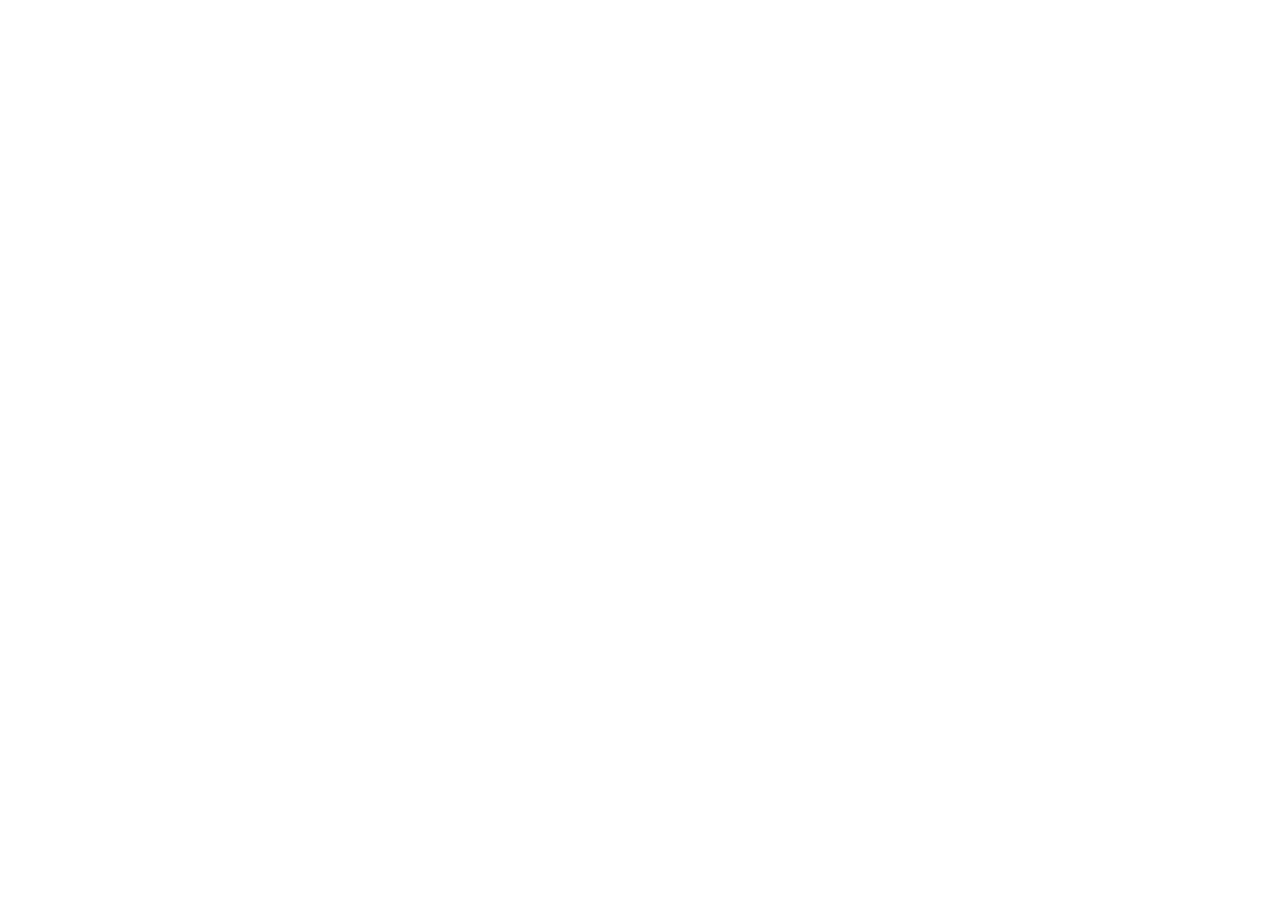
==== commit 02c4e8e4: "Rebuild West Mountain Builders concepts around new Idaho brand" ====
--- a/concepts/01-ridgeline.html
+++ b/concepts/01-ridgeline.html
@@ -1,9 +1 @@
-<!doctype html><html><head><meta charset="utf-8"><meta name="viewport" content="width=device-width,initial-scale=1"><meta name="description" content="West Mountain Builders — homes, shops, commercial construction, additions, and facility services in Idaho."><title>West Mountain Builders — Ridgeline Modern</title><link rel="stylesheet" href="concepts.css"></head><body class="concept ridgeline">
-<header class="topbar"><a href="../index.html">← All concepts</a><strong>West Mountain Builders</strong><nav><a href="#work">Services</a><a href="#process">Process</a><a data-phone>208.880.3797</a></nav></header>
-<main><section class="hero"><div class="eyebrow">Idaho · Homes · Shops · Commercial · Facilities</div><h1>Built right.<br>Built for Idaho.</h1><p>Purposeful homes, shops, and commercial spaces. Straightforward communication. Experience that keeps every project moving.</p><div><a class="button" data-phone>Start a conversation</a></div></section>
-<section class="section split"><div><p class="eyebrow">Experience built over time</p><h2>A builder who knows how projects really come together.</h2><p>Jeremy began in construction and spent five to six years managing projects for an experienced builder. When the 2008 downturn reshaped the industry and his mentor retired, Jeremy built a business of his own—working across construction, landscaping, irrigation, and the practical needs that come with maintaining property. As the work grew, West Mountain Builders was established to take on larger residential and commercial projects without losing that hands-on approach.</p><a class="button" href="#work">Explore our capabilities</a></div><div class="image-tall" role="img" aria-label="Well-built residential interior"></div></section>
-<section class="section" id="work"><p class="eyebrow">Capabilities</p><h2 class="section-title">Built to handle<br>more than one kind of project.</h2><div class="services"><article class="service"><span>01 / HOME</span><b>Custom Homes</b><p>Ground-up residential construction managed with practical planning, steady communication, and attention to the details that make a home work.</p></article><article class="service"><span>02 / SPACE</span><b>Shops &amp; Buildings</b><p>Purpose-built shops, garages, outbuildings, and additions designed around the way you work, store equipment, and use your property.</p></article><article class="service"><span>03 / BUSINESS</span><b>Commercial</b><p>Commercial construction and improvements delivered by a builder who understands schedules, coordination, and keeping the project moving.</p></article><article class="service"><span>04 / SUPPORT</span><b>Facility Needs</b><p>Responsive help with repairs, maintenance, and the inevitable “broken whatever” that businesses and property owners need handled correctly.</p></article></div></section>
-<section class="section process" id="process"><p class="eyebrow">A straightforward process</p><h2 class="section-title">From idea to done.</h2><div class="steps"><article class="step"><i>01</i><h3>Talk</h3><p>Tell us what you want to change, build, or solve.</p></article><article class="step"><i>02</i><h3>Plan</h3><p>We shape a practical path, scope, and expectations.</p></article><article class="step"><i>03</i><h3>Build</h3><p>Skilled work, reliable progress, and communication throughout.</p></article><article class="step"><i>04</i><h3>Stand Behind It</h3><p>Ongoing help for repairs, maintenance, and whatever the property needs next.</p></article></div></section>
-<section class="quote"><blockquote>“No dream you have is too big or small for us.”</blockquote><p>West Mountain Builders</p></section>
-<section class="section contact"><div><p class="eyebrow">Ready when you are</p><h2>What can we build—or fix—for you?</h2></div><div><p>Planning a home, shop, commercial building, addition, or facility project? Start with a straightforward conversation with Jeremy.</p><a class="button" data-phone>Call 208.880.3797</a><p>Follow West Mountain Builders on Facebook for current work and project updates.</p><a href="https://www.facebook.com/profile.php?id=61558865745033">Visit Facebook →</a></div></section></main>
-<footer class="concept-footer"><span>West Mountain Builders · Idaho</span><span>Homes · Shops · Commercial · Facility Needs</span><a href="../index.html">View all six concepts ↑</a></footer><script src="template.js"></script></body></html>
+<!doctype html><html><head><meta charset="utf-8"><meta name="viewport" content="width=device-width,initial-scale=1"><meta name="description" content="West Mountain Builders — owner-operated general contracting in Nampa, Idaho."><title>West Mountain Builders — Jobsite Strong</title><link rel="stylesheet" href="fresh.css"></head><body data-concept="jobsite"><script src="fresh.js"></script></body></html>
